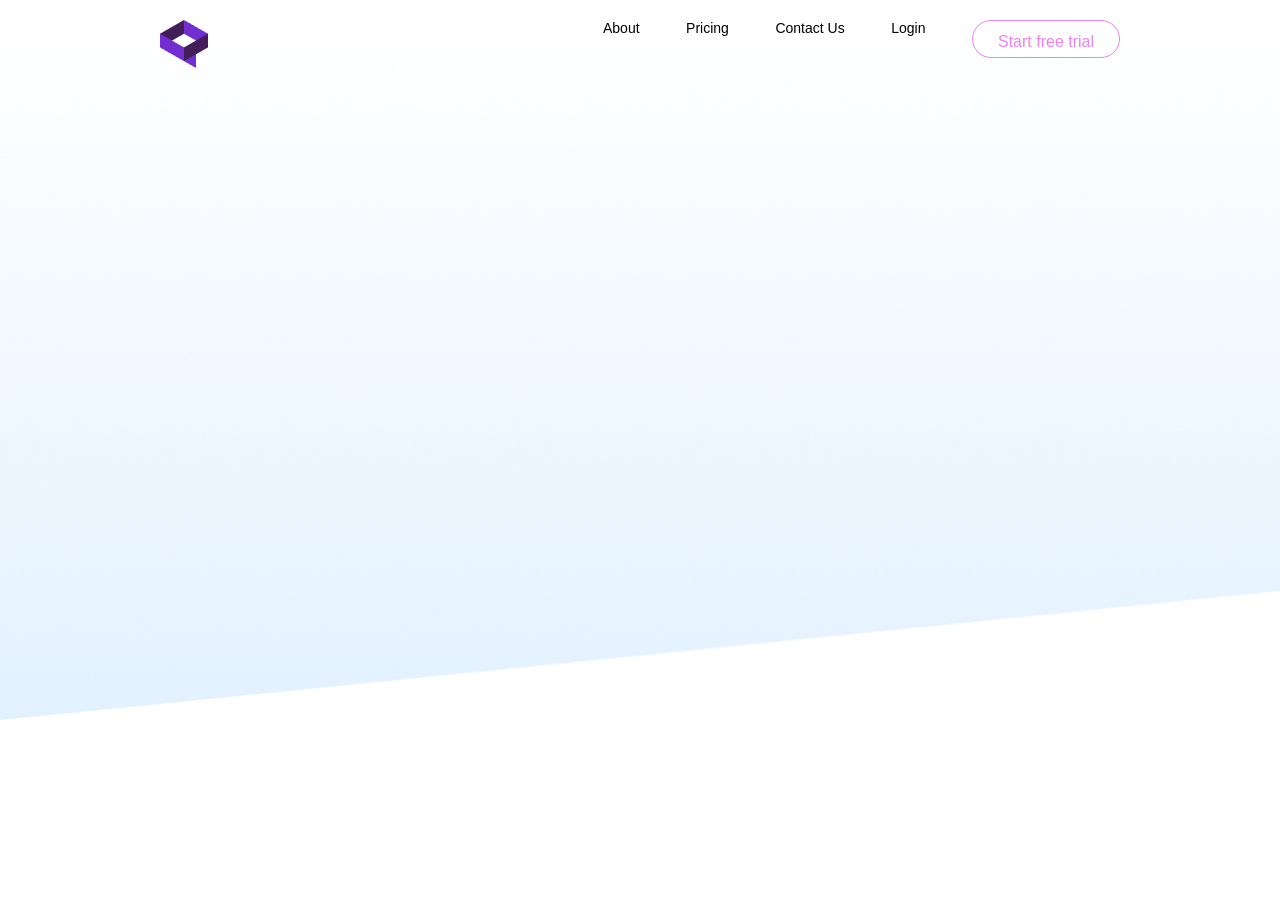
==== Figma.html @ 82537d16 "first commit" ====
<!doctype html>
<html lang="en">
  <head>
    <meta charset="UTF-8" />
    <meta name="viewport" content="width=device-width, initial-scale=1.0" />
    <title>Landig page</title>
    <link rel="stylesheet" href="./Figma.css" />
    <link rel="icon" href="./figma.png" />
  </head>
  <body>
    <div class="head">
      <div class="header">
        <img src="./Logo.png" alt="Logo" class="Logo" />

        <div class="sslki">
          <a href="" class="sslka">About</a>
          <a href="" class="sslka">Pricing</a>
          <a href="" class="sslka">Contact Us</a>
          <a href="" class="sslka">Login</a>
          <a href="" class="knopka">Start free trial</a>
        </div>
      </div>
    </div>
  </body>
</html>
---- Figma.css ----
* {
  margin: 0px;
  font-family: "Gill Sans", "Gill Sans MT", Calibri, "Trebuchet MS", sans-serif;
}
.head {
  width: 100%;
  height: 700px;
  background-image: url("./BG.png");
  background-size: cover;
}
.header {
  width: 960px;
  height: 53px;
  margin: auto;
  display: flex;
  justify-content: space-between;
  margin-top: 20px;
}
.Logo {
  width: 48px;
  height: 48px;
}
.sslki {
  width: 517px;
  height: 38px;
  display: flex;
  justify-content: space-between;
  align-content: center;
}
.sslka {
  font-size: 14px;
  color: #000;
  text-decoration: none;
}
.knopka {
  padding: 12px 25px;
  border-radius: 30px;
  border: 1px solid violet;
  color: violet;
  text-decoration: none;
}
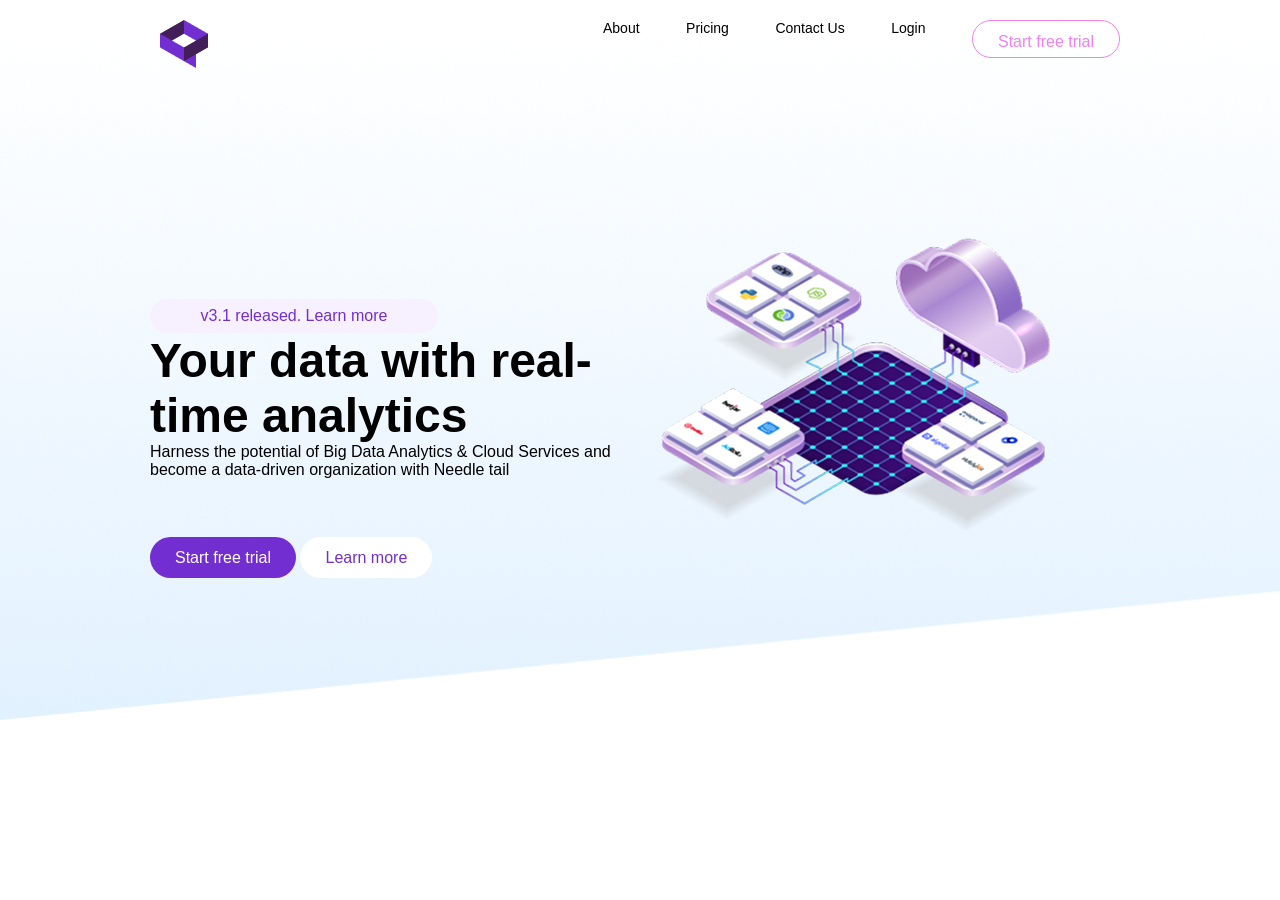
==== commit d9539715: "second commit" ====
--- a/Figma.html
+++ b/Figma.html
@@ -20,6 +20,19 @@
           <a href="" class="knopka">Start free trial</a>
         </div>
       </div>
+
+      <div class="data">
+        <p class="learn">v3.1 released. Learn more</p>
+        <h1>Your data with real-time analytics</h1>
+        <p class="harness">
+          Harness the potential of Big Data Analytics & Cloud Services and
+          become a data-driven organization with Needle tail
+        </p>
+        <a href="" class="knopka vi">Start free trial</a>
+        <a href="" class="knopka wh">Learn more</a>
+      </div>
+
+      <img src="./tech.png" alt="tech" class="tech">
     </div>
   </body>
 </html>
--- a/Figma.css
+++ b/Figma.css
@@ -15,6 +15,7 @@
   display: flex;
   justify-content: space-between;
   margin-top: 20px;
+  margin-bottom: 120px;
 }
 .Logo {
   width: 48px;
@@ -39,3 +40,43 @@
   color: violet;
   text-decoration: none;
 }
+.data {
+  width: 472px;
+  height: 294px;
+  margin-left: 150px;
+  display: inline-block;
+}
+.learn {
+  width: 228px;
+  color: #722ed1;
+  font-size: 16px;
+  padding: 8px 30px;
+  background-color: #f7f1ff;
+  border-radius: 30px;
+  text-align: center;
+}
+h1 {
+  font-size: 48px;
+  font-weight: 700;
+  color: #000;
+}
+.harness {
+  font-size: 16px;
+  font-weight: 500;
+  color: #000000;
+  margin-bottom: 70px;
+}
+.vi {
+  background-color: #722ed1;
+  color: #ffffff;
+  border: none;
+}
+.wh {
+  background-color: #ffffff;
+  color: #722ed1;
+  border: none;
+}
+.tech{
+    width: 472px;
+    height: 370px;
+}
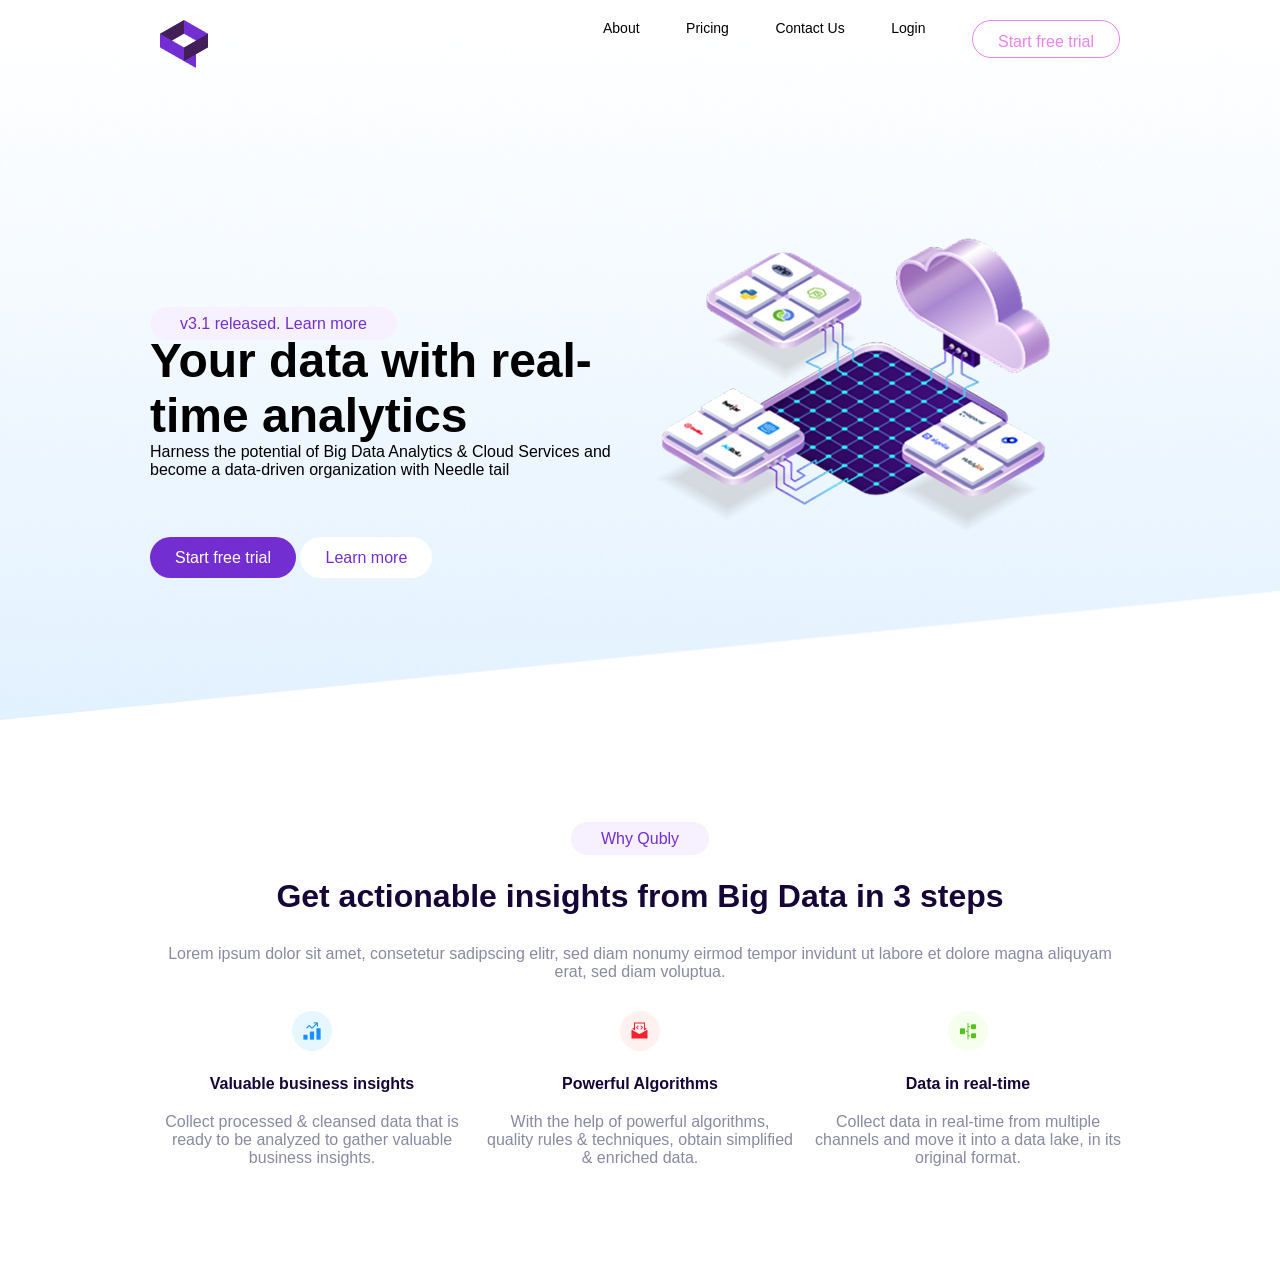
==== commit ad38696f: "third commit" ====
--- a/Figma.html
+++ b/Figma.html
@@ -22,7 +22,7 @@
       </div>
 
       <div class="data">
-        <p class="learn">v3.1 released. Learn more</p>
+        <span class="learn">v3.1 released. Learn more</span>
         <h1>Your data with real-time analytics</h1>
         <p class="harness">
           Harness the potential of Big Data Analytics & Cloud Services and
@@ -32,7 +32,46 @@
         <a href="" class="knopka wh">Learn more</a>
       </div>
 
-      <img src="./tech.png" alt="tech" class="tech">
+      <img src="./tech.png" alt="tech" class="tech" />
+    </div>
+
+    <div class="get">
+      <span class="learn">Why Qubly</span>
+      <p class="action">Get actionable insights from Big Data in 3 steps</p>
+      <p class="lorem">
+        Lorem ipsum dolor sit amet, consetetur sadipscing elitr, sed diam nonumy
+        eirmod tempor invidunt ut labore et dolore magna aliquyam erat, sed diam
+        voluptua.
+      </p>
+
+      <div class="flex">
+        <div class="info">
+          <img src="./chart-bar-33.png" alt="" class="iconka" />
+          <p class="infor">Valuable business insights</p>
+          <p class="lorem">
+            Collect processed & cleansed data that is ready to be analyzed to
+            gather valuable business insights.
+          </p>
+        </div>
+
+        <div class="info">
+          <img src="./newsletter-dev.png" alt="" class="iconka" />
+          <p class="infor">Powerful Algorithms</p>
+          <p class="lorem">
+            With the help of powerful algorithms, quality rules & techniques,
+            obtain simplified & enriched data.
+          </p>
+        </div>
+
+        <div class="info">
+          <img src="./timeline.png" alt="" class="iconka" />
+          <p class="infor">Data in real-time</p>
+          <p class="lorem">
+            Collect data in real-time from multiple channels and move it into a
+            data lake, in its original format.
+          </p>
+        </div>
+      </div>
     </div>
   </body>
 </html>
--- a/Figma.css
+++ b/Figma.css
@@ -7,6 +7,7 @@
   height: 700px;
   background-image: url("./BG.png");
   background-size: cover;
+  margin-bottom: 100px;
 }
 .header {
   width: 960px;
@@ -76,7 +77,49 @@
   color: #722ed1;
   border: none;
 }
-.tech{
-    width: 472px;
-    height: 370px;
-}+.tech {
+  width: 472px;
+  height: 370px;
+}
+.get {
+  width: 963px;
+  height: 348px;
+  margin: auto;
+  padding: 10px 0px;
+  text-align: center;
+  margin-bottom: 100px;
+}
+.action {
+  font-size: 32px;
+  font-weight: 700;
+  color: #160637;
+  padding: 30px 0px;
+}
+.lorem {
+  font-size: 16px;
+  font-weight: 500;
+  padding-bottom: 30px;
+  color: #8989a2;
+}
+.flex {
+  width: 963px;
+  height: 168px;
+  display: flex;
+  justify-content: space-between;
+}
+.info {
+  width: 307px;
+  height: 168px;
+  text-align: center;
+}
+.iconka {
+  width: 40px;
+  height: 40px;
+  margin-bottom: 20px;
+}
+.infor {
+  font-size: 16px;
+  font-weight: 700;
+  color: #160637;
+  margin-bottom: 20px;
+}
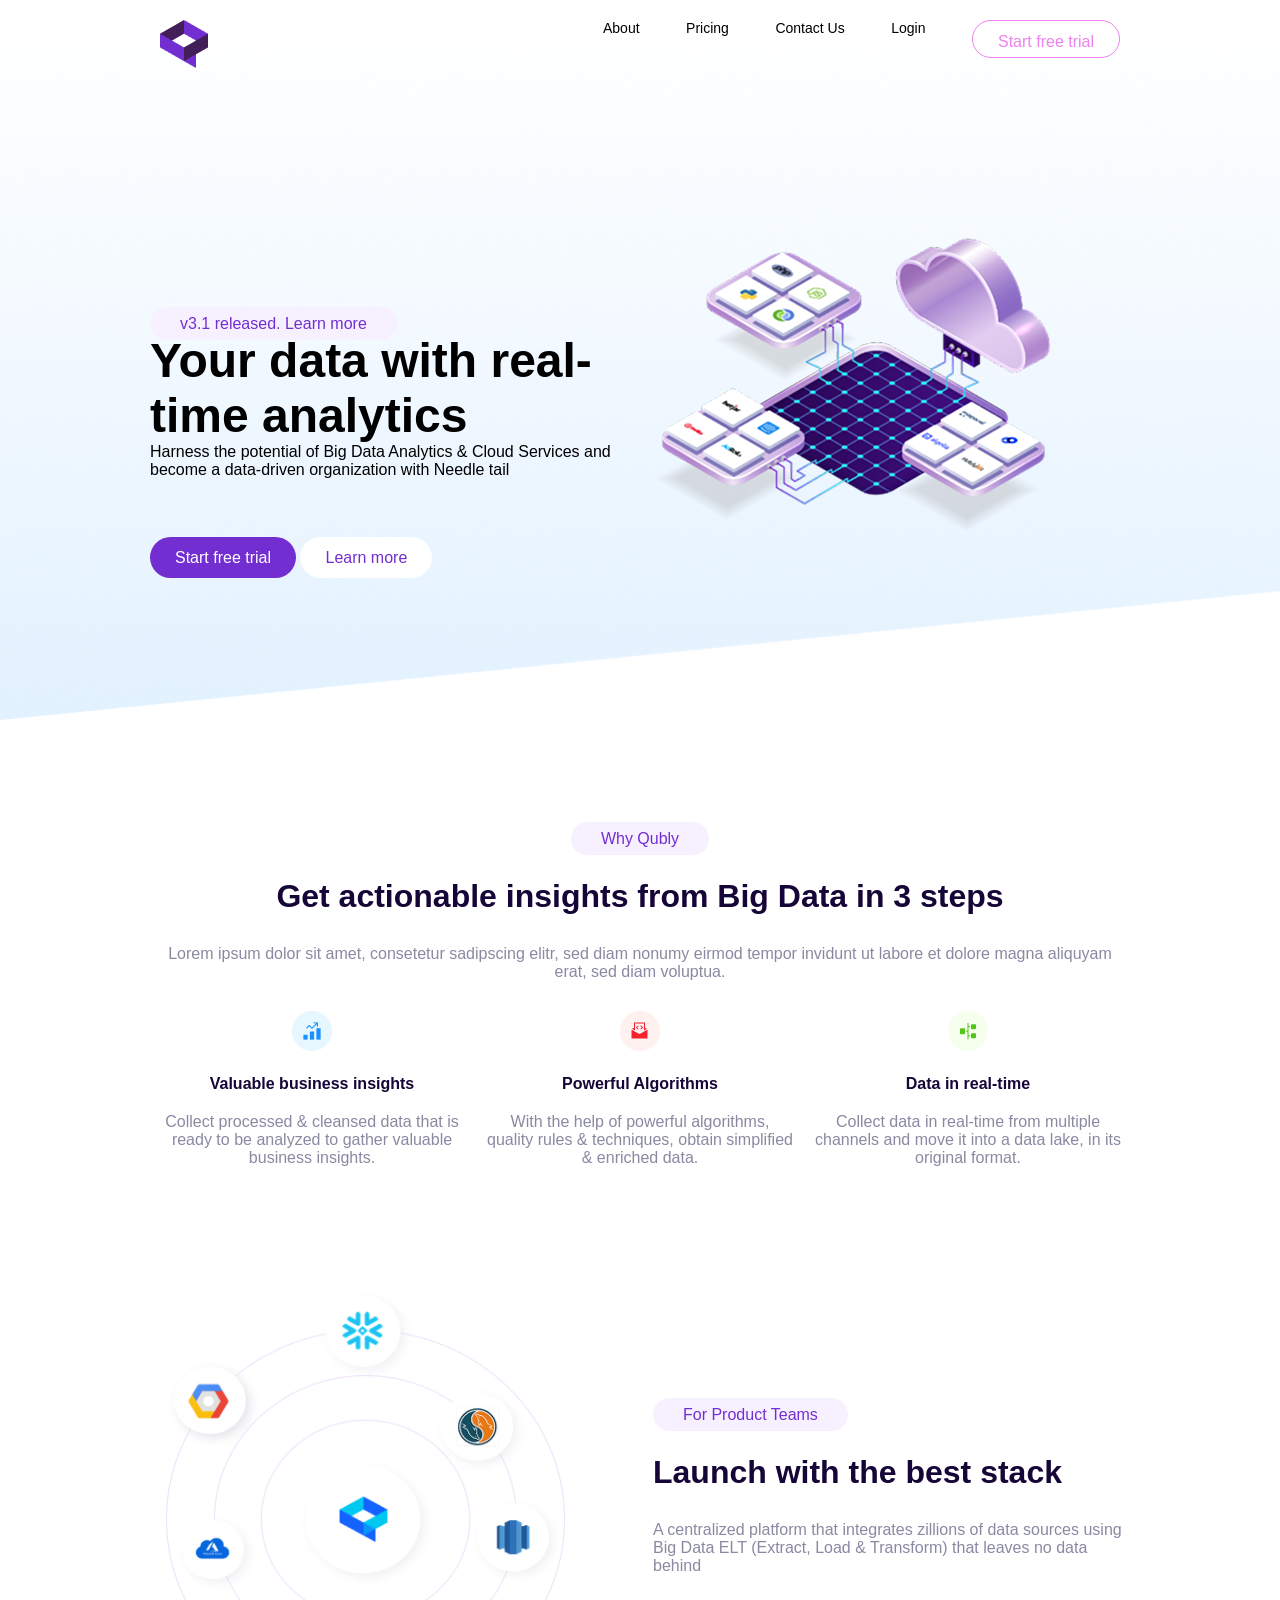
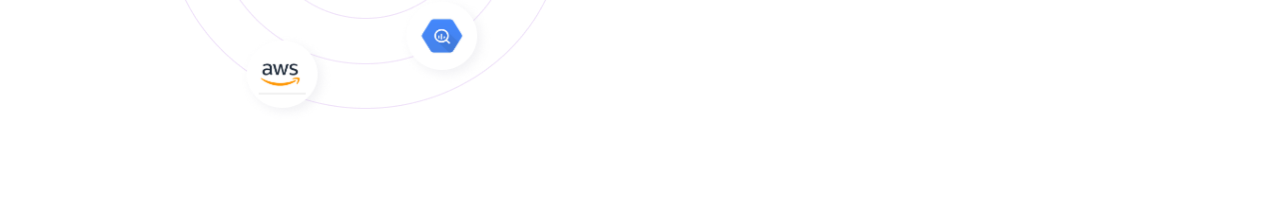
==== commit 265b681c: "fourth commit" ====
--- a/Figma.html
+++ b/Figma.html
@@ -73,5 +73,18 @@
         </div>
       </div>
     </div>
+
+    <div class="launch">
+      <img src="./Group 21.png" alt="" class="group" />
+
+      <div class="prouduct">
+        <span class="learn">For Product Teams</span>
+        <p class="action">Launch with the best stack</p>
+        <p class="lorem">
+          A centralized platform that integrates zillions of data sources using
+          Big Data ELT (Extract, Load & Transform) that leaves no data behind
+        </p>
+      </div>
+    </div>
   </body>
 </html>
--- a/Figma.css
+++ b/Figma.css
@@ -123,3 +123,20 @@
   color: #160637;
   margin-bottom: 20px;
 }
+.launch {
+  width: 974px;
+  height: 435px;
+  margin: auto;
+  display: flex;
+  justify-content: space-between;
+  margin-bottom: 100px;
+}
+.group {
+  width: 412px;
+  height: 435px;
+}
+.prouduct {
+  width: 474px;
+  height: 200px;
+  align-self: center;
+}
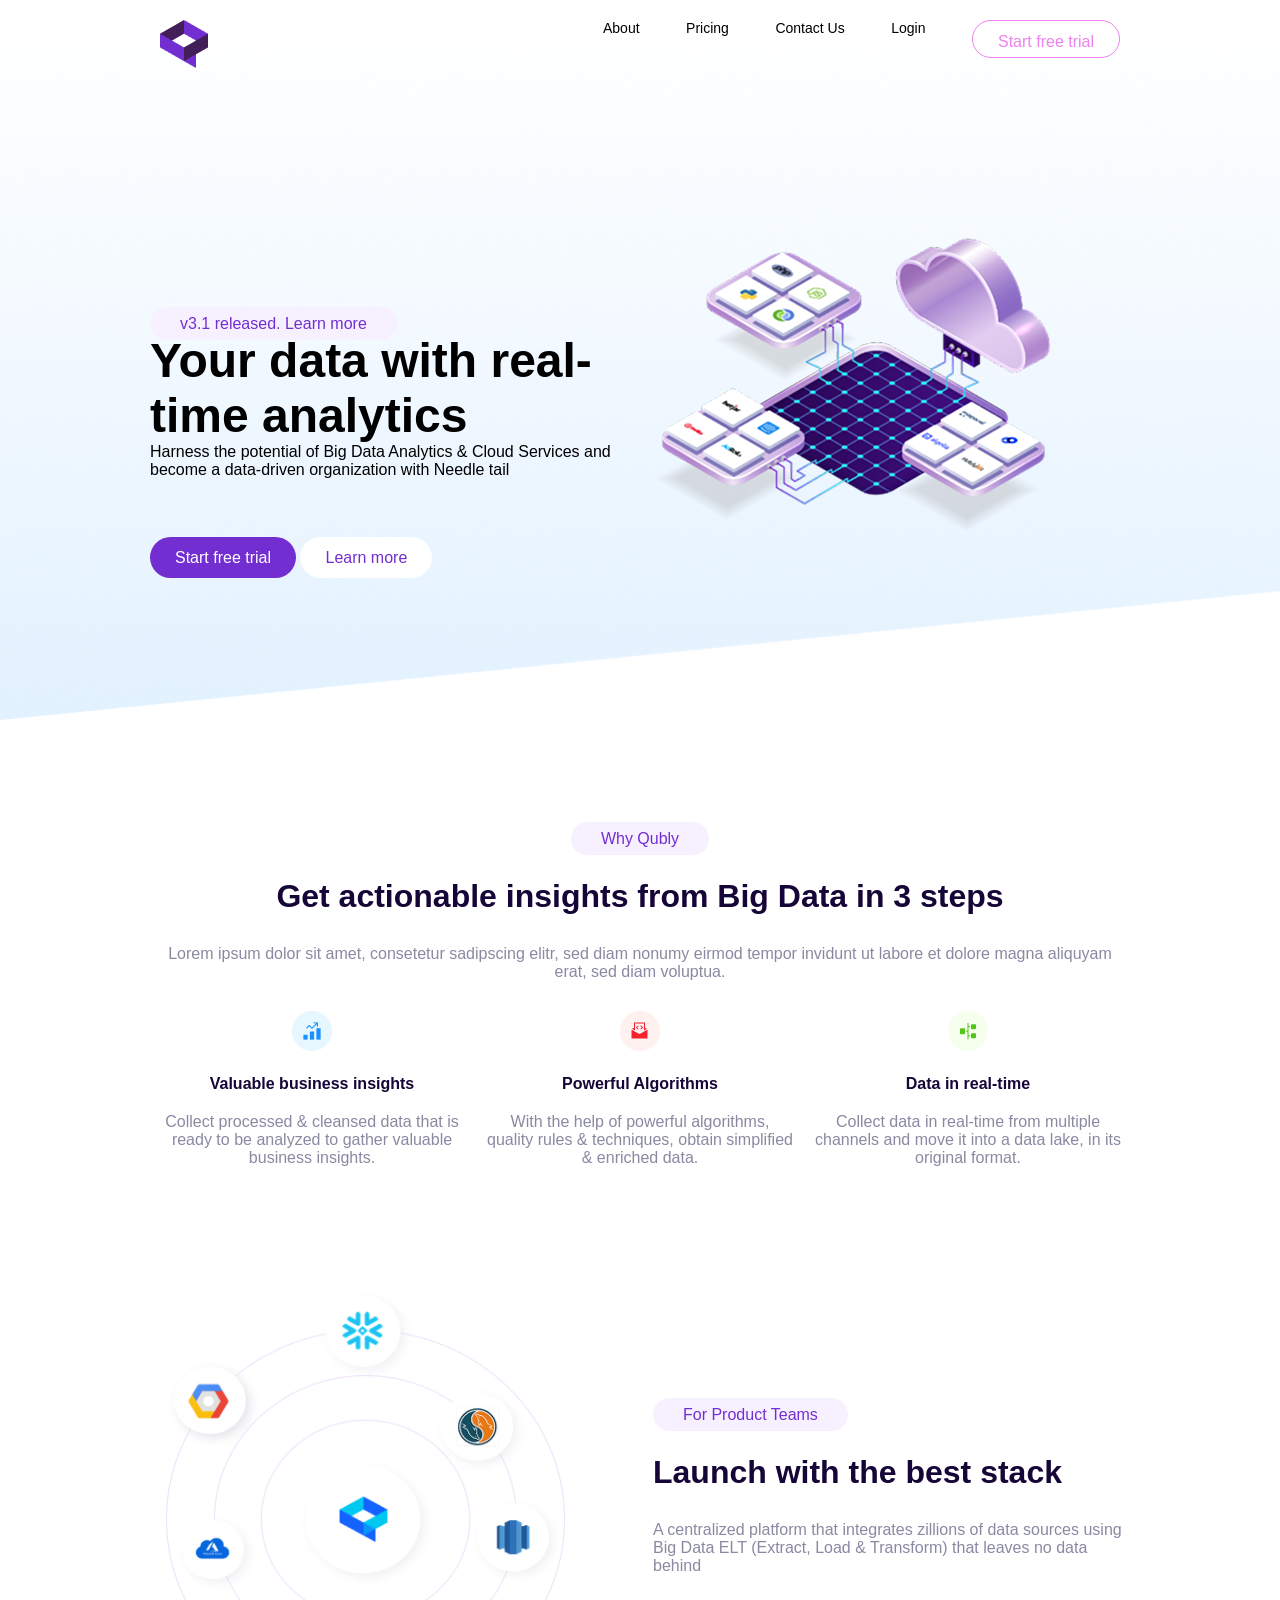
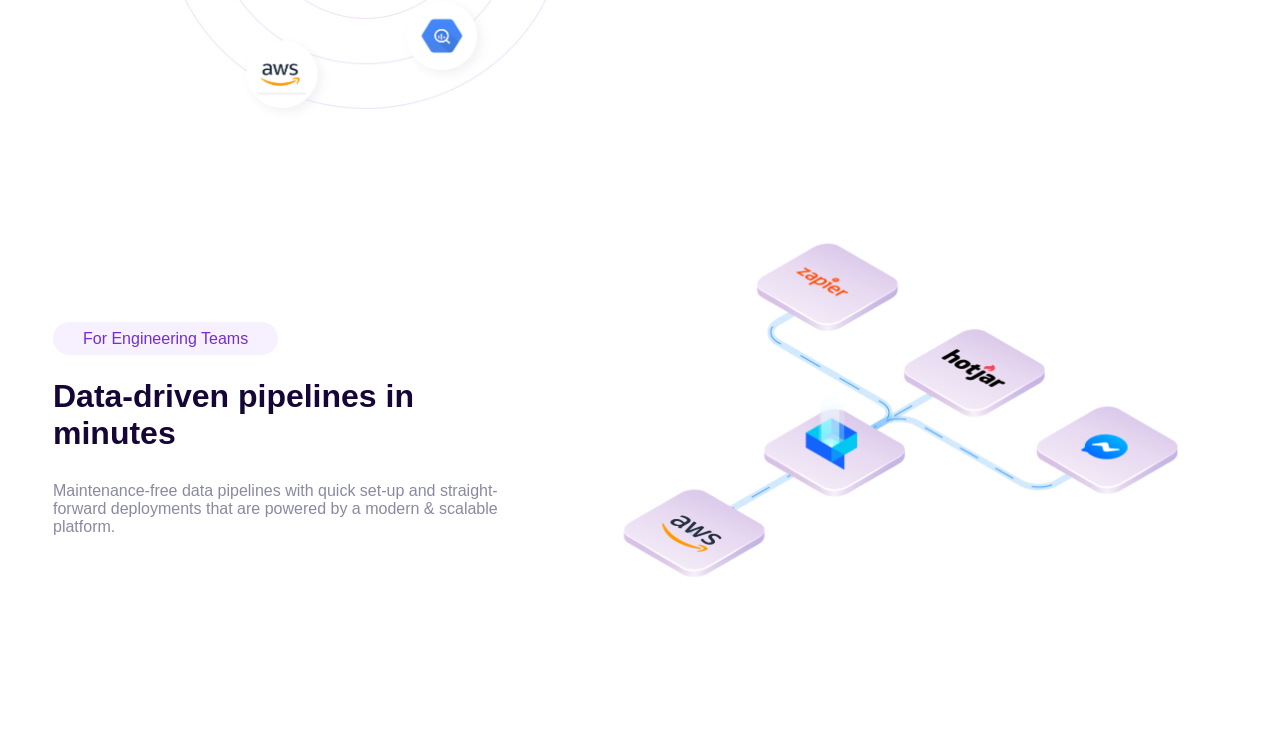
==== commit 4ddc1d76: "fives commit" ====
--- a/Figma.html
+++ b/Figma.html
@@ -86,5 +86,18 @@
         </p>
       </div>
     </div>
+
+    <div class="driven">
+      <div class="pipelines">
+        <span class="learn">For Engineering Teams</span>
+        <p class="action">Data-driven pipelines in minutes</p>
+        <p class="lorem">
+          Maintenance-free data pipelines with quick set-up and straight-forward
+          deployments that are powered by a modern & scalable platform.
+        </p>
+      </div>
+
+      <img src="./image 6.png" alt="" class="image" />
+    </div>
   </body>
 </html>
--- a/Figma.css
+++ b/Figma.css
@@ -140,3 +140,20 @@
   height: 200px;
   align-self: center;
 }
+.driven {
+  width: 1174px;
+  height: 414px;
+  margin: auto;
+  display: flex;
+  justify-content: space-between;
+  margin-bottom: 100px;
+}
+.pipelines {
+  width: 509px;
+  height: 200px;
+  align-self: center;
+}
+.image {
+  width: 684px;
+  height: 414px;
+}
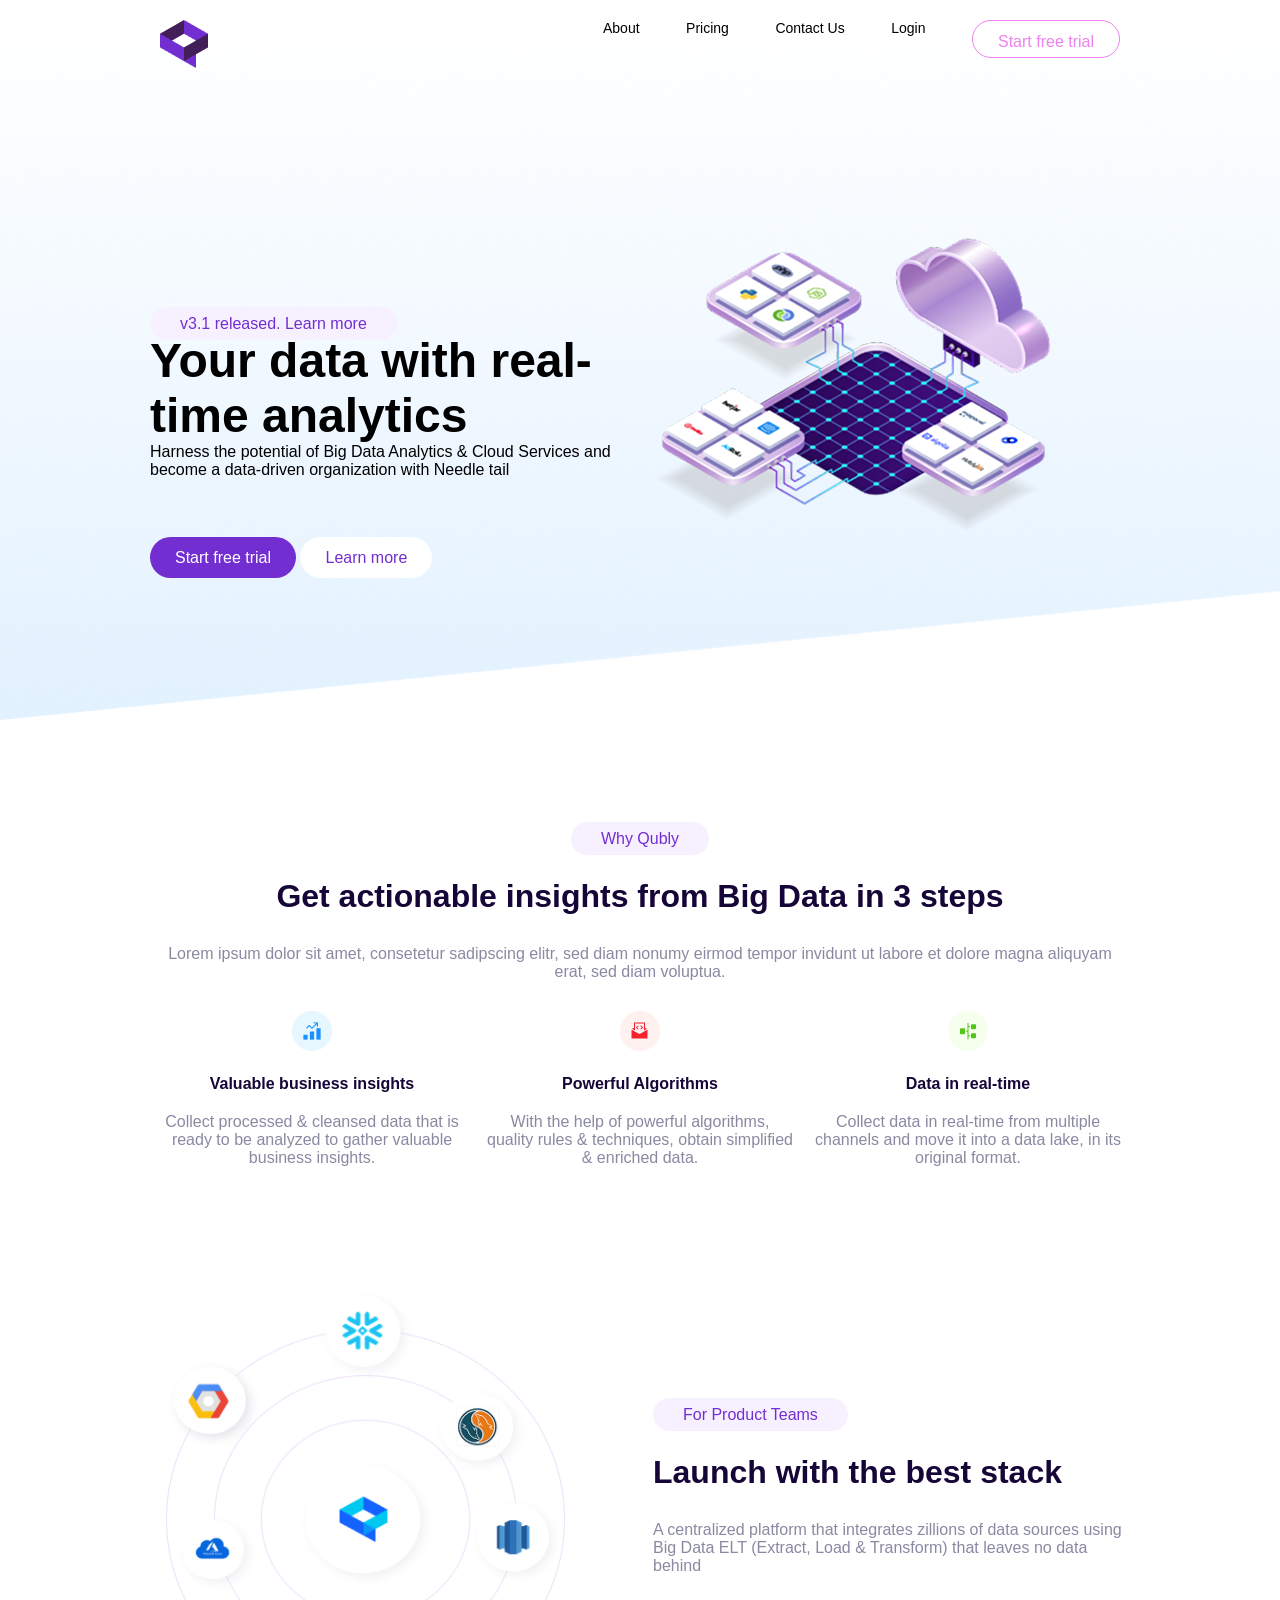
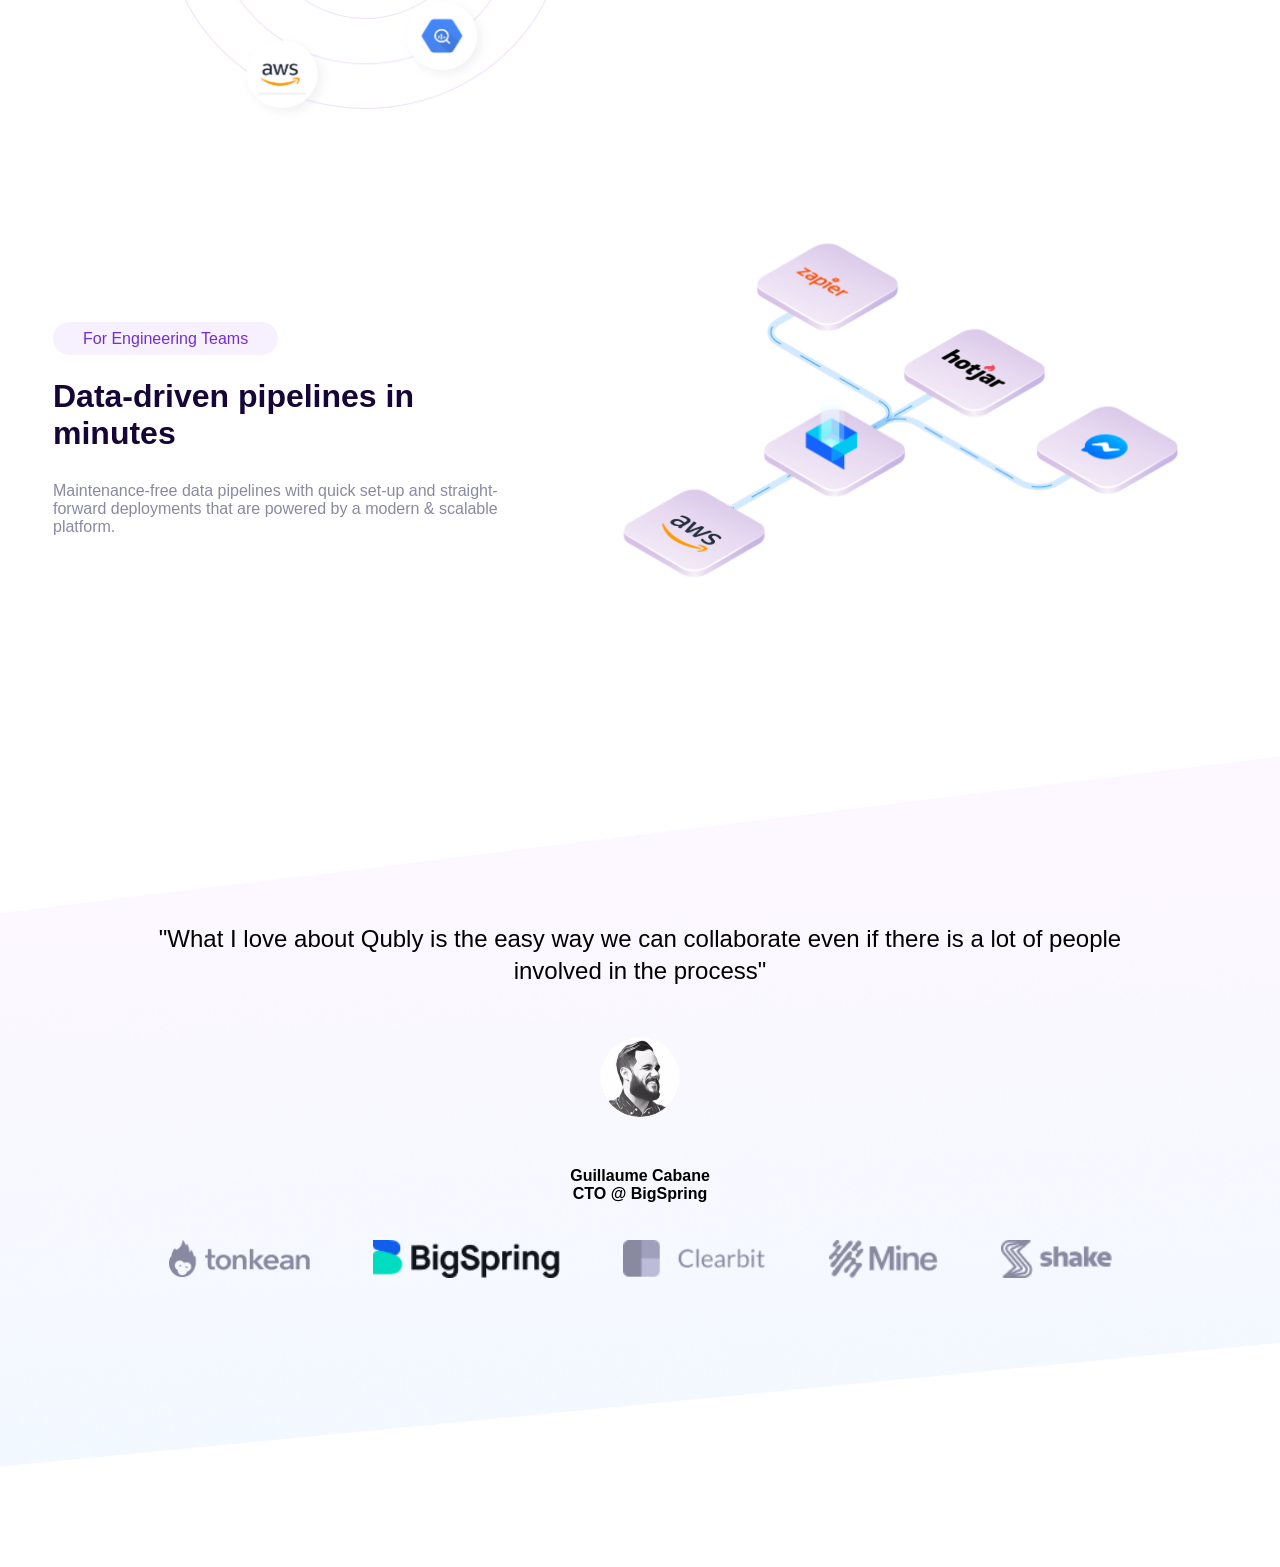
==== commit d7074249: "sixs commit" ====
--- a/Figma.html
+++ b/Figma.html
@@ -99,5 +99,27 @@
 
       <img src="./image 6.png" alt="" class="image" />
     </div>
+
+    <div class="center">
+      <div class="qubly">
+        <p class="content">
+          "What I love about Qubly is the easy way we can collaborate even if
+          there is a lot of people involved in the process"
+        </p>
+        <img src="./Profile.png" alt="" class="prof" />
+        <p class="name">
+          Guillaume Cabane <br />
+          CTO @ BigSpring
+        </p>
+
+        <div class="brends">
+          <img src="./Tonkean.png" alt="" class="brend" />
+          <img src="./BigSpring.png" alt="" class="brend" />
+          <img src="./Clearbit.png" alt="" class="brend" />
+          <img src="./Mine.png" alt="" class="brend" />
+          <img src="./Shake.png" alt="" class="brend" />
+        </div>
+      </div>
+    </div>
   </body>
 </html>
--- a/Figma.css
+++ b/Figma.css
@@ -157,3 +157,48 @@
   width: 684px;
   height: 414px;
 }
+.center {
+  width: 100%;
+  height: 730px;
+  background-image: url("./Path\ 606.png");
+  background-size: cover;
+  margin-bottom: 100px;
+  display: flex;
+}
+.qubly {
+  width: 964px;
+  height: 358px;
+  margin: auto;
+  align-self: center;
+  display: flex;
+  flex-direction: column;
+}
+.content {
+  font-weight: 500;
+  font-size: 24px;
+  line-height: 32px;
+  text-align: center;
+  margin-bottom: 50px;
+}
+.prof {
+  width: 80px;
+  height: 80px;
+  align-self: center;
+  margin-bottom: 50px;
+}
+.name {
+  font-size: 16px;
+  font-weight: 700;
+  text-align: center;
+  margin-bottom: 37px;
+}
+.brends {
+  width: 943px;
+  height: 38px;
+  display: flex;
+  justify-content: space-between;
+  align-self: center;
+}
+.brend {
+  height: 38px;
+}
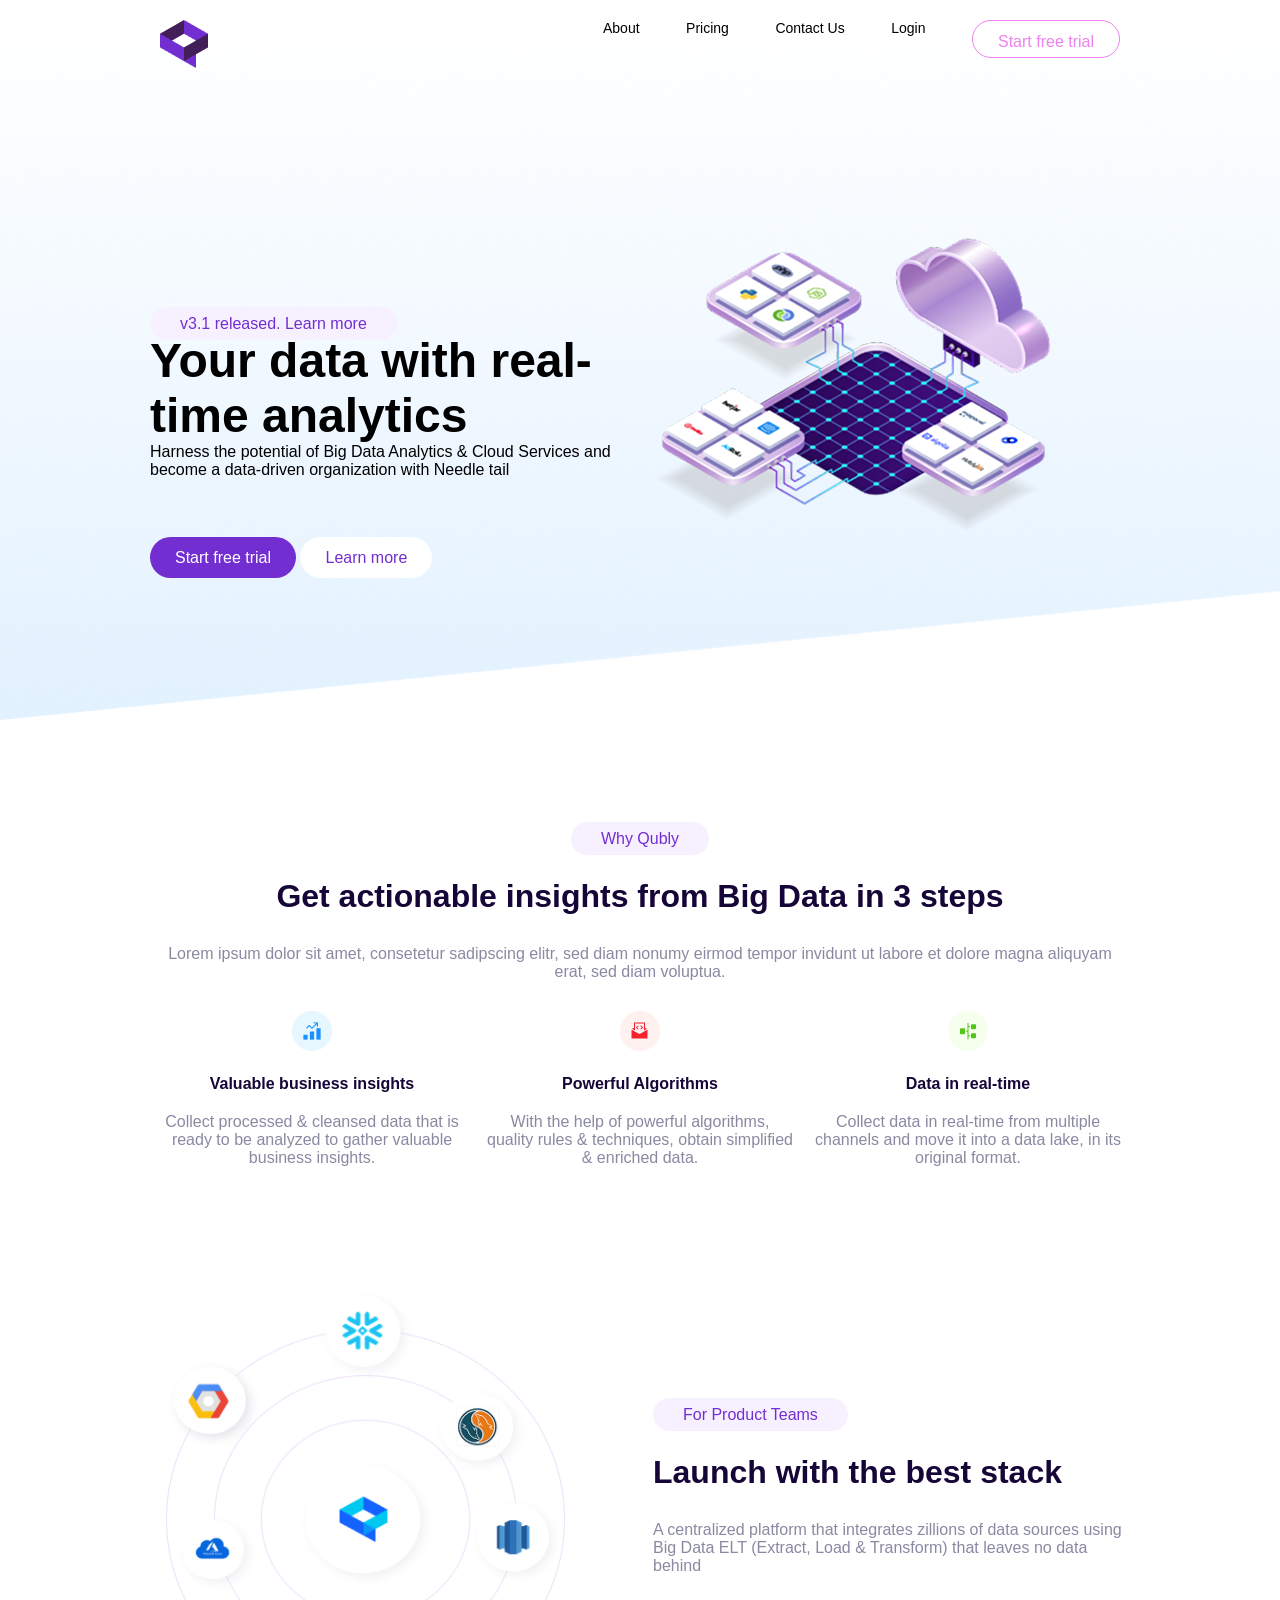
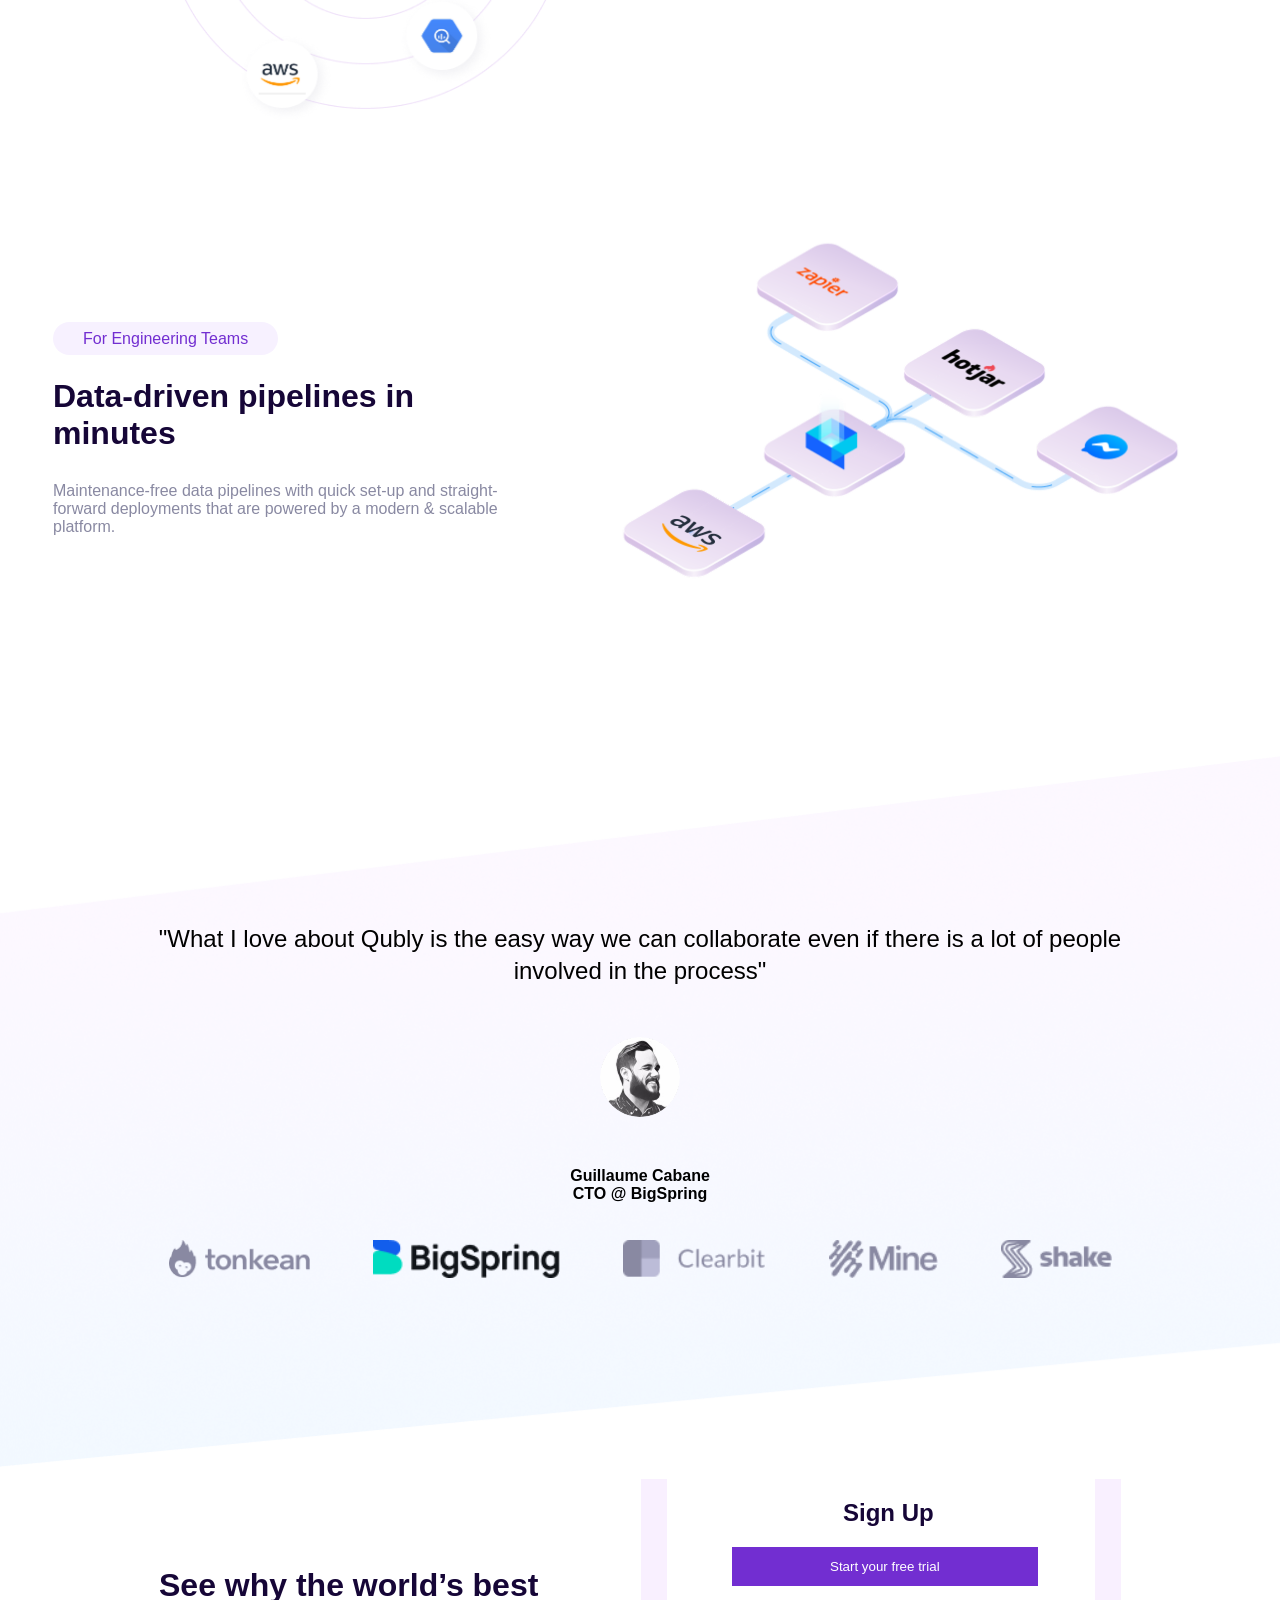
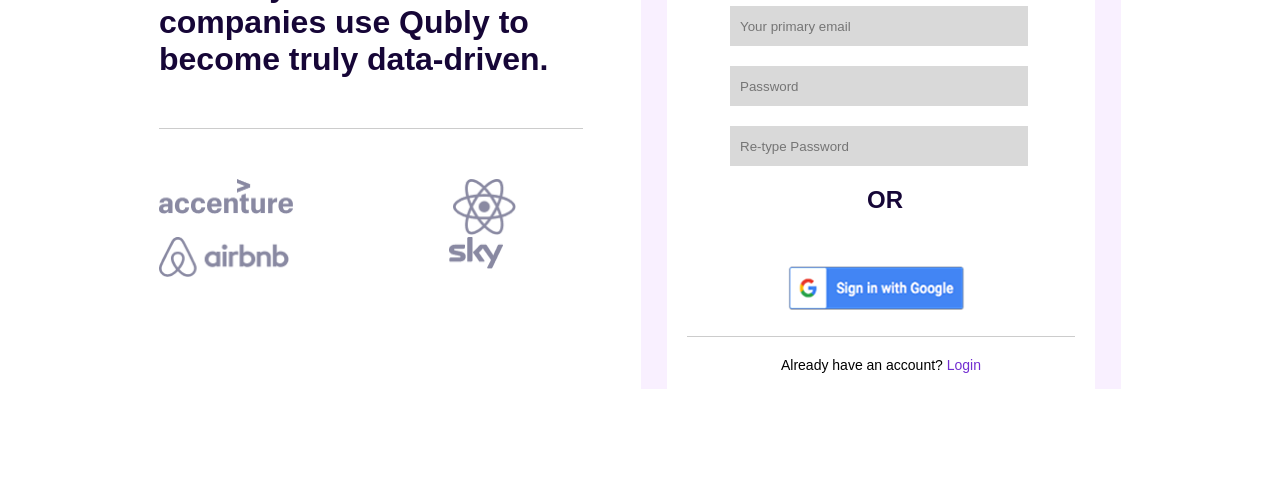
==== commit b9393c83: "sevens commit" ====
--- a/Figma.html
+++ b/Figma.html
@@ -121,5 +121,45 @@
         </div>
       </div>
     </div>
+
+    <div class="see">
+      <p class="si">
+        See why the world’s best companies use Qubly to become truly
+        data-driven.
+      </p>
+      <div class="firmi">
+        <img src="./accenture-4.png" alt="" class="accenture-4" />
+        <img src="./react.png" alt="react" class="react" />
+        <img src="./airbnb.png" alt="airbnb" class="airbnb" />
+        <img src="./sky-4.png" alt="sky-4" class="sky-4" />
+      </div>
+
+      <div class="sign">
+        <form action="form">
+          <label for="">Sign Up</label> <br />
+          <button>Start your free trial</button>
+
+          <input
+            type="email"
+            placeholder="Your primary email"
+            id="margin-top"
+          />
+
+          <input type="password" placeholder="Password" />
+
+          <input type="password" placeholder="Re-type Password" />
+
+          <label for="" id="dalshe">OR</label>
+
+          <img
+            src="./btn_google_signin_dark_normal_web@2x.png"
+            alt=""
+            class="google"
+          />
+
+          <p class="login">Already have an account? <b>Login</b></p>
+        </form>
+      </div>
+    </div>
   </body>
 </html>
--- a/Figma.css
+++ b/Figma.css
@@ -202,3 +202,112 @@
 .brend {
   height: 38px;
 }
+.see {
+  width: 962px;
+  height: 522px;
+  margin: auto;
+  display: flex;
+  flex-direction: column;
+}
+.si {
+  width: 431px;
+  height: 120px;
+  font-size: 32px;
+  font-weight: 700;
+  color: #160637;
+  margin-bottom: 50px;
+}
+.firmi {
+  width: 424px;
+  height: 180px;
+  padding-top: 50px;
+  border-top: 1px solid #cccccc;
+  display: flex;
+  flex-wrap: wrap;
+}
+.accenture-4 {
+  width: 134px;
+  height: 35px;
+  margin-right: 80px;
+}
+.react {
+  width: 63px;
+  height: 56px;
+  margin-left: 80px;
+}
+.airbnb {
+  width: 130px;
+  height: 40px;
+  margin-right: 80px;
+}
+.sky-4 {
+  width: 54px;
+  height: 32px;
+  margin-left: 80px;
+}
+.sign {
+  width: 480px;
+  height: 530px;
+  background-color: #f9f0ff;
+  align-self: flex-end;
+  margin-top: -400px;
+  margin-bottom: 100px;
+}
+form {
+  width: 388px;
+  height: 470px;
+  padding: 20px;
+  background-color: #ffffff;
+  margin: auto;
+}
+label {
+  font-weight: 700;
+  font-size: 24px;
+  color: #160637;
+  margin-left: 156px;
+}
+button {
+  padding: 12px 98px;
+  background-color: #722ed1;
+  color: #ffffff;
+  text-align: center;
+  border: none;
+  margin-left: 45px;
+  margin-top: 20px;
+}
+input {
+  width: 278px;
+  height: 40px;
+  color: #8989a2;
+  background-color: #d9d9d9;
+  border: none;
+  margin-left: 43px;
+  margin-bottom: 20px;
+  padding: 0px 10px;
+}
+#margin-top {
+  margin-top: 20px;
+}
+#dalshe {
+  margin-left: 180px;
+}
+.google {
+  width: 180px;
+  height: 48px;
+  margin: auto;
+  margin-left: 100px;
+  margin-top: 50px;
+  margin-bottom: 20px;
+}
+.login {
+  font-size: 14px;
+  font-weight: 500;
+  padding: 20px 59px;
+  text-align: center;
+  border-top: 1px solid #cccccc;
+}
+b {
+  font-size: 14px;
+  font-weight: 500;
+  color: #722ed1;
+}
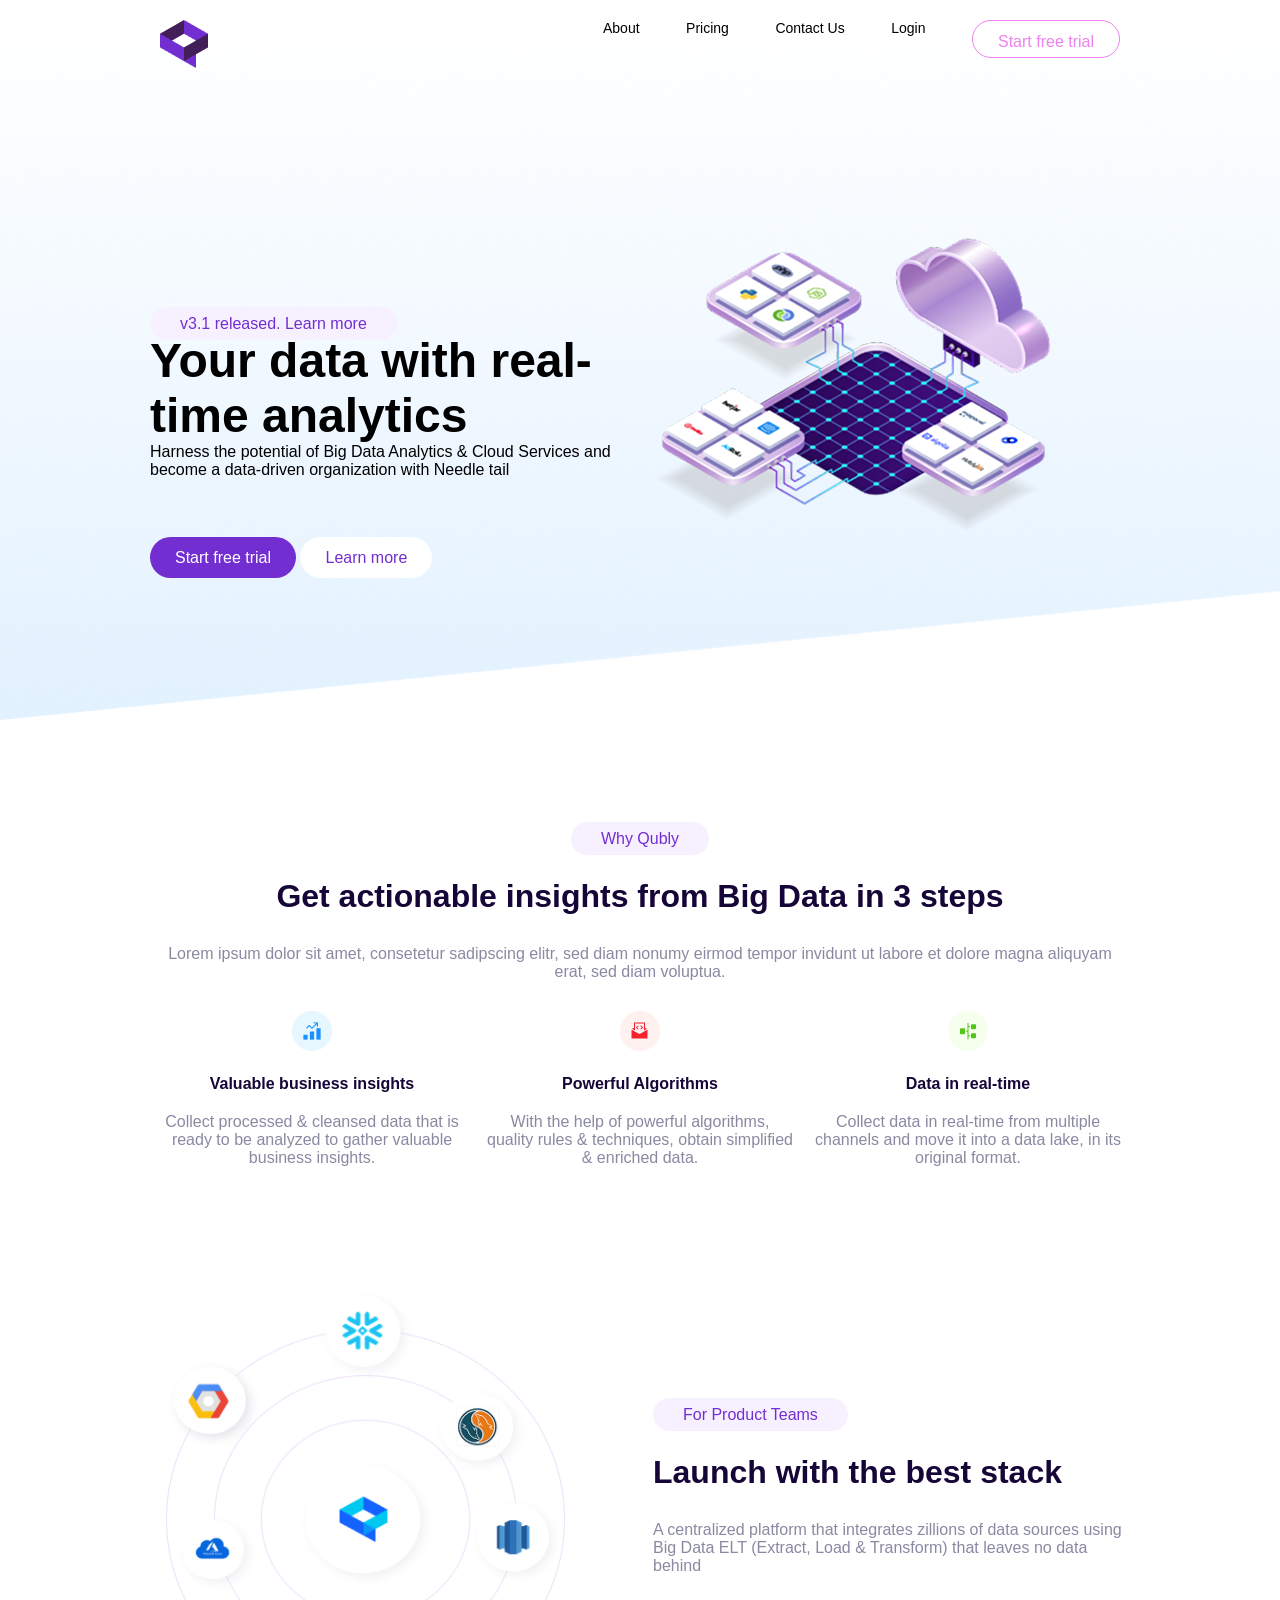
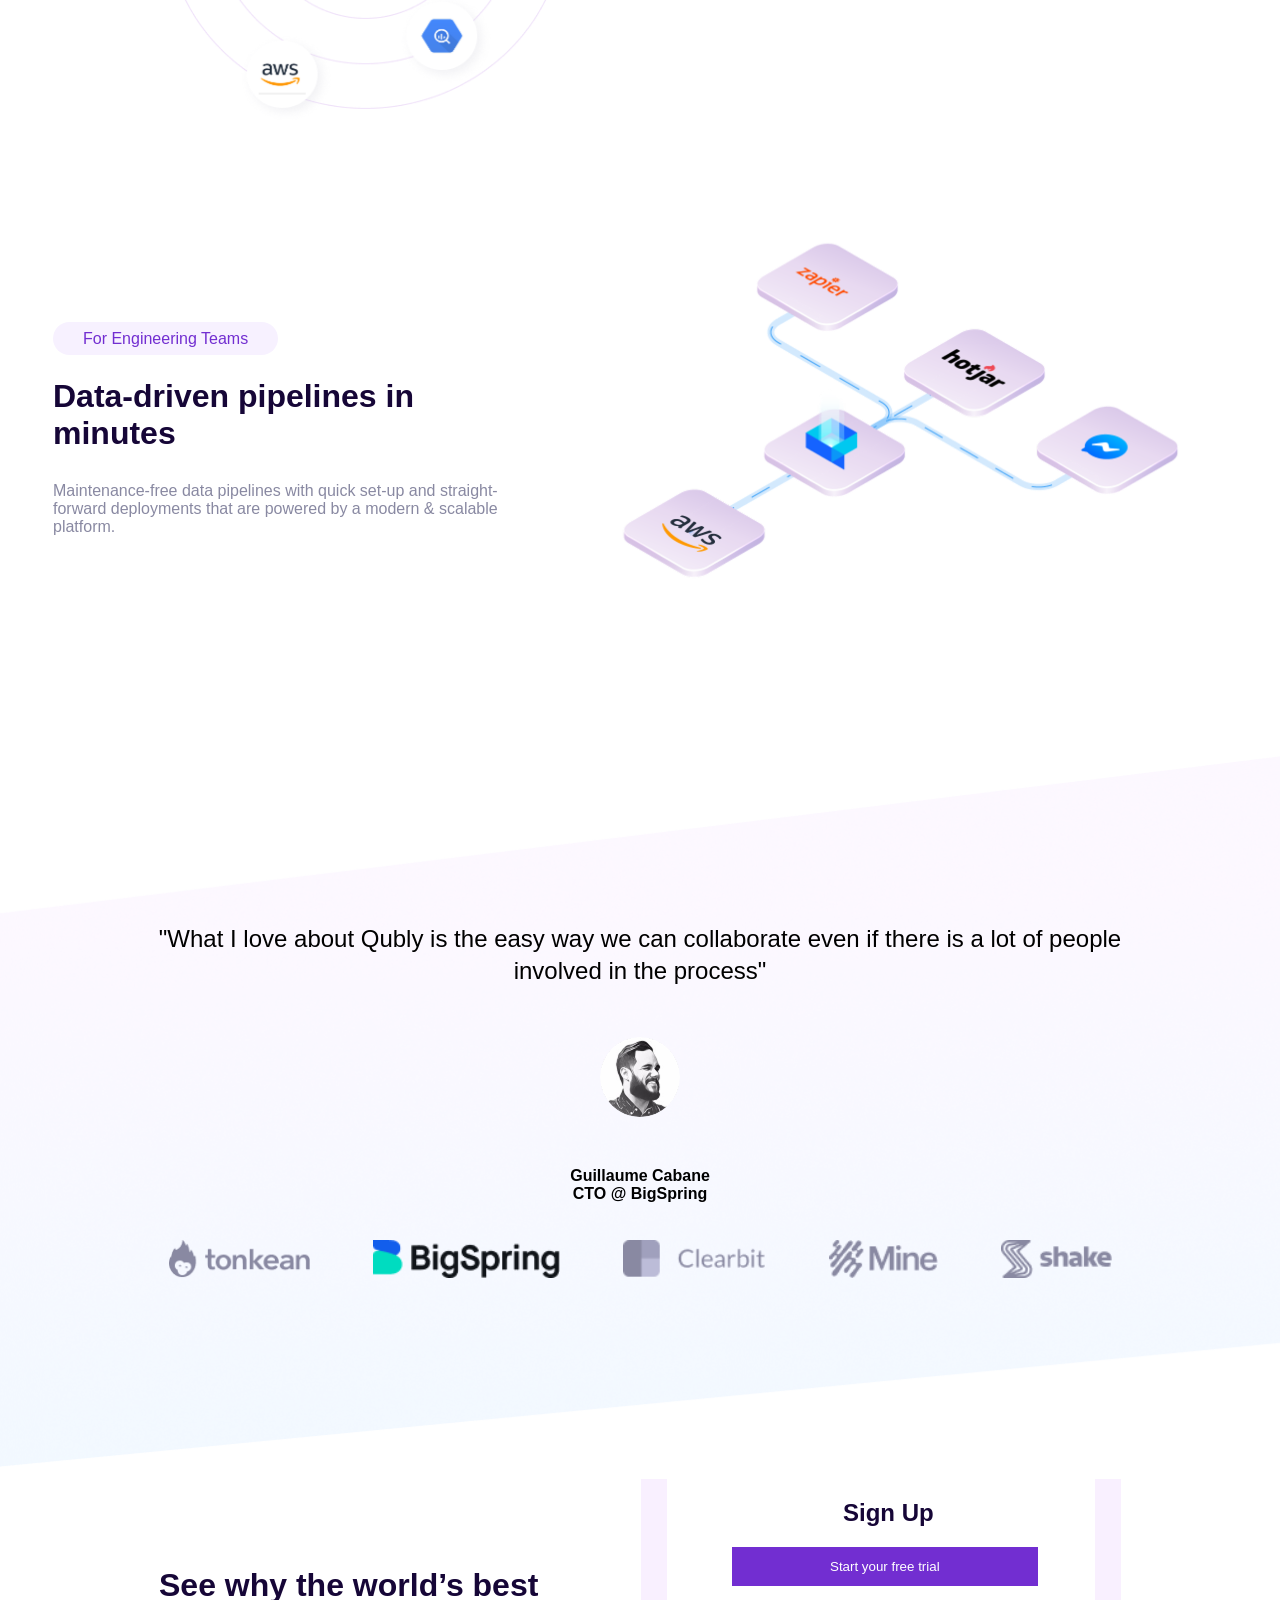
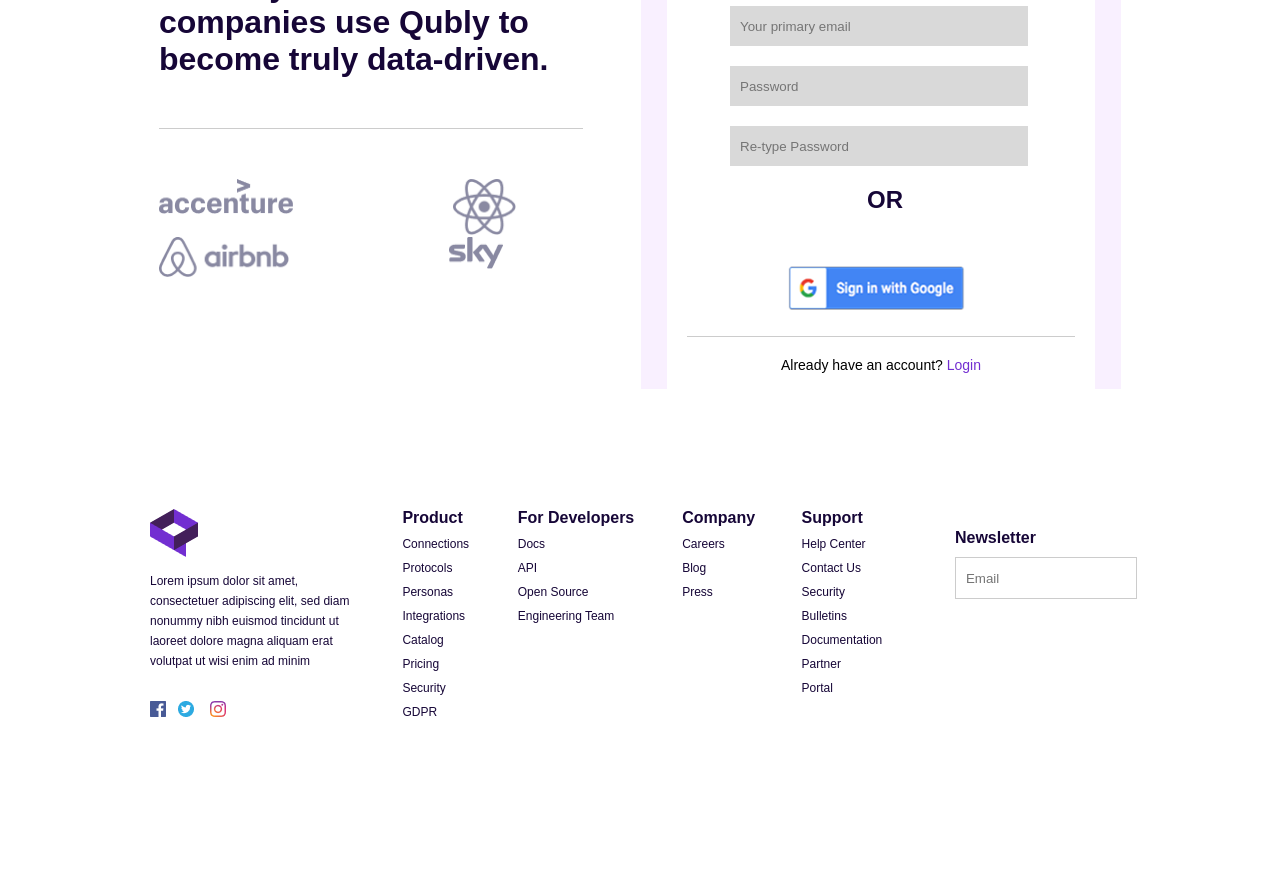
==== commit c463b947: "eights commit" ====
--- a/Figma.html
+++ b/Figma.html
@@ -161,5 +161,76 @@
         </form>
       </div>
     </div>
+
+    <div class="end">
+      <div class="one">
+        <img src="./Logo.png" alt="Logo" class="Logo" />
+
+        <p class="lor">
+          Lorem ipsum dolor sit amet, consectetuer adipiscing elit, sed diam
+          nonummy nibh euismod tincidunt ut laoreet dolore magna aliquam erat
+          volutpat ut wisi enim ad minim
+        </p>
+
+        <img src="Social Media icons.png" alt="" class="social" />
+      </div>
+
+      <div class="two">
+        <p class="dwa">Product</p>
+
+        <ul>
+          <li>Connections</li>
+          <li>Protocols</li>
+          <li>Personas</li>
+          <li>Integrations</li>
+          <li>Catalog</li>
+          <li>Pricing</li>
+          <li>Security</li>
+          <li>GDPR</li>
+        </ul>
+      </div>
+
+      <div class="three">
+        <p class="dwa">For Developers</p>
+
+        <ul>
+          <li>Docs</li>
+          <li>API</li>
+          <li>Open Source</li>
+          <li>Engineering Team</li>
+        </ul>
+      </div>
+
+      <div class="four">
+        <p class="dwa">Company</p>
+
+        <ul>
+          <li>Careers</li>
+          <li>Blog</li>
+          <li>Press</li>
+        </ul>
+      </div>
+
+      <div class="five">
+        <p class="dwa">Support</p>
+
+        <ul>
+          <li>Help Center</li>
+          <li>Contact Us</li>
+          <li>Security</li>
+          <li>Bulletins</li>
+          <li>Documentation</li>
+          <li>Partner</li>
+          <li>Portal</li>
+        </ul>
+      </div>
+
+      <div class="six">
+        <form action="form" id="six">
+          <label for="email" id="ema">Newsletter</label>
+          <input type="email" placeholder="Email" id="email" />
+        </form>
+      </div>
+    </div>
   </body>
 </html>
--- a/Figma.css
+++ b/Figma.css
@@ -311,3 +311,81 @@
   font-weight: 500;
   color: #722ed1;
 }
+.end {
+  width: 965px;
+  height: 360px;
+  padding: 20px 150px;
+  display: flex;
+  justify-content: space-between;
+  align-content: center;
+}
+.one {
+  width: 209px;
+  height: 222px;
+}
+.lor {
+  width: 209px;
+  height: 120px;
+  font-size: 12px;
+  font-weight: 500;
+  color: #160637;
+  line-height: 20px;
+  padding: 10px 0px;
+}
+.social {
+  width: 76px;
+  height: 16px;
+}
+.two {
+  width: 72px;
+  height: 244px;
+}
+.dwa,
+#ema {
+  font-size: 16px;
+  font-weight: 700;
+  color: #160637;
+  margin-bottom: 10px;
+}
+ul {
+  list-style: none;
+  padding: 0px;
+}
+li {
+  font-size: 12px;
+  font-weight: 500;
+  color: #160637;
+  margin: 10px 0px;
+}
+.three {
+  width: 121px;
+  height: 132px;
+}
+.four {
+  width: 76px;
+  height: 104px;
+}
+.five {
+  width: 90px;
+  height: 216px;
+}
+.six {
+  width: 180px;
+  height: 78px;
+}
+#six {
+  width: 180px;
+  height: 78px;
+}
+#ema {
+  margin: 0px;
+}
+#email {
+  width: 160px;
+  height: 40px;
+  margin: 0px;
+  margin-top: 10px;
+  background-color: #ffffff;
+  color: #8989a2;
+  border: 1px solid #cccccc;
+}
